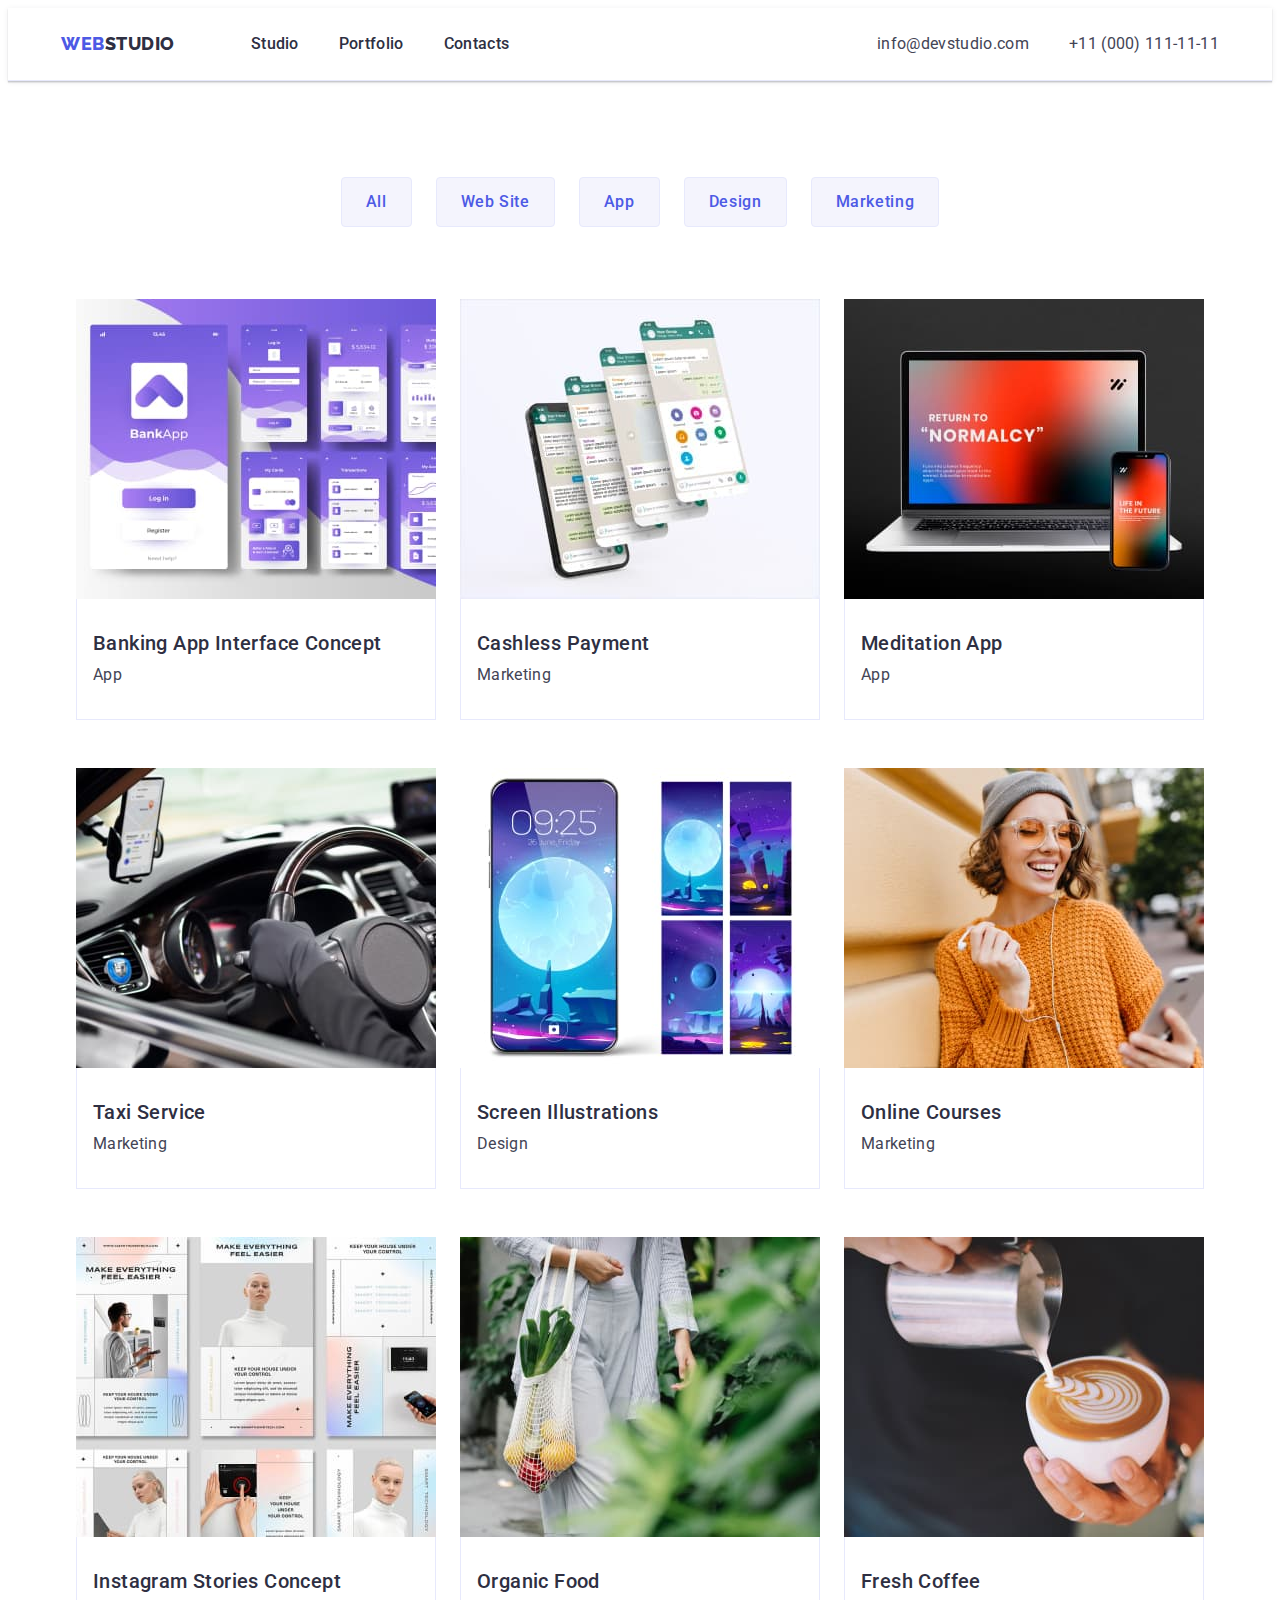
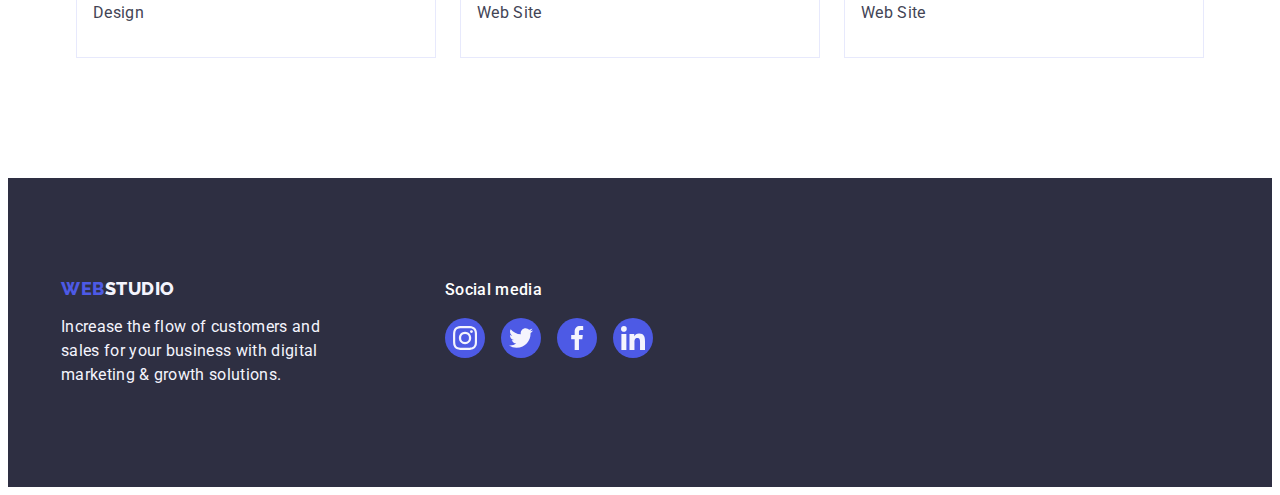
==== portfolio.html @ 14346f47 "Initial commit" ====
<!DOCTYPE html>
<html lang="en">
  <head>
    <meta charset="UTF-8" />
    <meta http-equiv="X-UA-Compatible" content="IE=edge" />
    <meta name="viewport" content="width=device-width, initial-scale=1.0" />
    <title>Document</title>
    <link rel="preconnect" href="https://fonts.googleapis.com" />
    <link rel="preconnect" href="https://fonts.gstatic.com" crossorigin />
    <link
      href="https://fonts.googleapis.com/css2?family=Montserrat:wght@400;700&family=Raleway:wght@800&family=Roboto:wght@400;500;700;900&display=swap"
      rel="stylesheet"
    />
    <link
      rel="stylesheet"
      href="https://cdnjs.cloudflare.com/ajax/libs/modern-normalize/1.1.0/modern-normalize.min.css"
      integrity="sha512-wpPYUAdjBVSE4KJnH1VR1HeZfpl1ub8YT/NKx4PuQ5NmX2tKuGu6U/JRp5y+Y8XG2tV+wKQpNHVUX03MfMFn9Q=="
      crossorigin="anonymous"
      referrerpolicy="no-referrer"
    />
    <link rel="stylesheet" href="./css/styles.css" />
  </head>
  <body>
    <header class="header">
      <div class="conteiner main-nav">
        <a class="logo link" href="./index.html">
          Web<span class="logo-two">Studio</span>
        </a>
        <nav class="site-nav">
          <ul class="list">
            <li class="item">
              <a class="nav link" href="./index.html">Studio</a>
            </li>
            <li class="item">
              <a class="nav link" href="./portfolio.html">Portfolio</a>
            </li>
            <li class="item"><a class="nav link" href="">Contacts</a></li>
          </ul>
        </nav>
        <address class="address">
          <ul class="list">
            <li class="item">
              <a class="address link" href="mailto:info@devstudio.com"
                >info@devstudio.com</a
              >
            </li>
            <li class="item">
              <a class="address link" href="tel:+110001111111"
                >+11 (000) 111-11-11</a
              >
            </li>
          </ul>
        </address>
      </div>
    </header>
    <main>
      <section class="section projects">
        <div class="conteiner">
          <h1 class="visually-hidden">Projects</h1>
          <ul class="list list-button">
            <li class="item">
              <button class="button portfolio" type="button">All</button>
            </li>
            <li class="item">
              <button class="button portfolio" type="button">Web Site</button>
            </li>
            <li class="item">
              <button class="button portfolio" type="button">App</button>
            </li>
            <li class="item">
              <button class="button portfolio" type="button">Design</button>
            </li>
            <li class="item">
              <button class="button portfolio" type="button">Marketing</button>
            </li>
          </ul>
          <ul class="list list-card">
            <li class="item">
              <a class="link" href=" "
                ><img
                  class="img"
                  src="./images/work1.jpg"
                  width="360"
                  alt="banking app interface"
                />
                <div class="card">
                  <h2 class="list-title">Banking App Interface Concept</h2>
                  <p class="text">App</p>
                </div></a
              >
            </li>
            <li class="item">
              <a class="link" href=""
                ><img
                  class="img"
                  src="./images/work2.jpg"
                  width="360"
                  alt="QRcode scanning"
                />
                <div class="card">
                  <h2 class="list-title">Cashless Payment</h2>
                  <p class="text">Marketing</p>
                </div></a
              >
            </li>
            <li class="item">
              <a class="link" href=""
                ><img
                  class="img"
                  src="./images/work3.jpg"
                  width="360"
                  alt="Meditation App on laptop/tel display "
                />
                <div class="card">
                  <h2 class="list-title">Meditation App</h2>
                  <p class="text">App</p>
                </div></a
              >
            </li>
            <li class="item">
              <a class="link" href=""
                ><img
                  class="img"
                  src="./images/work4.jpg"
                  width="360"
                  alt="taxist drives a car"
                />
                <div class="card">
                  <h2 class="list-title">Taxi Service</h2>
                  <p class="text">Marketing</p>
                </div></a
              >
            </li>
            <li class="item">
              <a class="link" href="">
                <img
                  class="img"
                  src="./images/work5.jpg"
                  width="360"
                  alt=" four screen illustrations, illustration on tel"
                />
                <div class="card">
                  <h2 class="list-title">Screen Illustrations</h2>
                  <p class="text">Design</p>
                </div>
              </a>
            </li>
            <li class="item">
              <a class="link" href=""
                ><img
                  class="img"
                  src="./images/work6.jpg"
                  width="360"
                  alt="girl with a phone "
                />
                <div class="card">
                  <h2 class="list-title">Online Courses</h2>
                  <p class="text">Marketing</p>
                </div></a
              >
            </li>
            <li class="item">
              <a class="link" href=""
                ><img
                  class="img"
                  src="./images/work7.jpg"
                  width="360"
                  alt="cards stories"
                />
                <div class="card">
                  <h2 class="list-title">Instagram Stories Concept</h2>
                  <p class="text">Design</p>
                </div></a
              >
            </li>
            <li class="item">
              <a class="link" href=" "
                ><img
                  class="img"
                  src="./images/work8.jpg"
                  width="360"
                  alt="women with bag of groceries"
                />
                <div class="card">
                  <h2 class="list-title">Organic Food</h2>
                  <p class="text">Web Site</p>
                </div></a
              >
            </li>
            <li class="item">
              <a class="link" href=""
                ><img
                  class="img"
                  src="./images/work9.jpg"
                  width="360"
                  alt="man makes coffee"
                />
                <div class="card">
                  <h2 class="list-title">Fresh Coffee</h2>
                  <p class="text">Web Site</p>
                </div></a
              >
            </li>
          </ul>
        </div>
      </section>
    </main>
    <footer class="footer">
      <div class="conteiner footer-flex">
        <div>
          <a class="logo link" href="./index.html">
            Web<span class="logo-three">Studio</span>
          </a>
          <p class="footer-text">
            Increase the flow of customers and sales for your business with
            digital marketing & growth solutions.
          </p>
        </div>
        <div class="social-media">
          <p class="social-media-title">Social media</p>
          <ul class="soc-list list">
            <li class="soc-list-item">
              <a href="" class="link">
                <svg class="soc-list-icon" width="24px" height="24px">
                  <use href="./images/icons.svg#icon-instagram"></use></svg
              ></a>
            </li>
            <li class="soc-list-item">
              <a href="" class="link">
                <svg class="soc-list-icon" width="24px" height="24px">
                  <use href="./images/icons.svg#icon-twitter"></use></svg
              ></a>
            </li>
            <li class="soc-list-item">
              <a href="" class="link">
                <svg class="soc-list-icon" width="24px" height="24px">
                  <use href="./images/icons.svg#icon-facebook"></use></svg
              ></a>
            </li>
            <li class="soc-list-item">
              <a href="" class="link">
                <svg class="soc-list-icon" width="24px" height="24px">
                  <use href="./images/icons.svg#icon-linkedin"></use></svg
              ></a>
            </li>
          </ul>
        </div>
      </div>
    </footer>
  </body>
</html>
---- css/styles.css ----
/* Palitra */
/* цвет осн текста #434455 */
/* цвет заголовка #2E2F42  */
/* белый цвет #fff */
/* цвет фон #E7E9FC */
/* цвет фона футер #2E2F42 */
/* цвет фона вторичный #F4F4FD */
/* цвет фона #FFFFFF */
/* цвет ховер фокус #404BBF */
/* цвет текста footer #F4F4FD*/
/* цвет logo-one #4D5AE5 */
/* цвет logo-two #2E2F42 */
/* цвет logo-three #F4F4FD */


:root {
    --primary-text-color:#434455;
    --title-color:#2E2F42;
    --primary-bcg-color:#FFFFFF;
    --footer-bcg-color:#2E2F42;
}
.section{
    padding-top: 120px;
    padding-bottom: 120px;
}

.conteiner {
width: 1158px;

padding-left: 15px;
padding-right: 15px;
margin-left: auto;
margin-right: auto;
/* border: 1px solid red; */
}

p, h1, h2, h3, h4, h5, h6 {
    margin: 0;
}

ul {
    margin:0;
    padding-left: 0;
}

.img{
    display: block;
}

body {
    background-color: #FFFFFF ;
    color: var(--primary-text-color);

    font-family: Roboto, sans-serif;
    letter-spacing: 0.02em;
    font-size: 16px;
    line-height: 1.5;

}

/* Button */

.button{
    font-family: 'Roboto', sans-serif;
    font-weight: 500;
    font-size: 16px;
    line-height: 1.5;
    letter-spacing: 0.04em;
    cursor: pointer;
}

.link {
    text-decoration: none;
}

.list {
    list-style: none;
}

.visually-hidden {
    position: absolute;
    width: 1px;
    height: 1px;
    margin: -1px;
    border: 0;
    padding: 0;

    white-space: nowrap;
    clip-path: inset(100%);
    clip: rect(0 0 0 0);
    overflow: hidden;
}


/* title */

.section-title {
    margin-bottom: 72px;

    color: var(--title-color);

    font-weight: 700;
    font-size: 36px;
    line-height: 1.11;
    text-align: center;
    letter-spacing: 0.02em;
    }
    


/* logo */

.logo{
    color: #4D5AE5;

    font-family: Raleway, sans-serif;
    font-weight: 800;
    font-size: 18px;
    line-height: 1.17;
    letter-spacing: 0.03em;
    text-transform: uppercase;
    }

.logo-two {
    color: #2E2F42;
}
.logo-three {
    color: #F4F4FD;
}

/* Header */

.main-nav{
    display:flex;
    align-items:center;
}
.header{
    border-bottom: 1px solid #E7E9FC;
    box-shadow: 0px 2px 1px rgba(46, 47, 66, 0.08), 
    0px 1px 1px rgba(46, 47, 66, 0.16), 
    0px 1px 6px rgba(46, 47, 66, 0.08);
}
.main-nav .logo{
    margin-right: 76px;
}

.site-nav .list,
.address .list{
    display: flex;
}

.site-nav .item:not(:last-child),
.address .item:not(:last-child) {
    margin-right: 40px;
}
.nav.link {
    display: block;
    padding-top: 24px;
    padding-bottom: 24px;
    color: #2E2F42 ;

    font-weight: 500;
    font-size: 16px;
    line-height: 1.5;
      
}

.address {
    font-style: normal;
    margin-left: auto;
}

.address .link {
    color: #434455;
    padding-top: 24px;
    padding-bottom: 24px;

    font-weight: 400;
    font-size: 16px;
    line-height: 1.5;
}
    
.nav.link:hover,
.nav.link:focus,
.address.link:hover,
.address.link:focus {
    color: #404BBF;
}
.nav.link:active{
    color: #404BBF;
}


/* footer */

.footer-flex{
    display: flex;
    gap: 120px;
    justify-content: flex-start;
}
.footer {
    padding-top: 100px;
    padding-bottom: 100px;
    background-color: var(--footer-bcg-color);
}

.footer-text {
    width: 264px;
    color: #F4F4FD;
}



.footer .logo{
    display: inline-block;
    margin-bottom: 16px;
}

.social-media-title{
    font-weight: 500;
    color: #FFFFFF;
    margin-bottom: 16px;
}

.social-media .soc-list {
    display: flex;
    gap: 16px;
}

.social-media .soc-list-item .link:hover,
.social-media .soc-list-item .link:focus {
    background-color: #31D0AA;
}


/* Studio */

/* Hero */

.hero{
    padding: 188px 0;
    background-image:linear-gradient(rgba(46, 47, 66, 0.7), 
    rgba(46, 47, 66, 0.7) ), 
    url(../images/hero-bcg.jpg);
    background-repeat: no-repeat;
    background-position: center;
    background-size: cover;
    max-width: 1440px;
    margin-left: auto;
    margin-right: auto;
    text-align: center;
}



.hero-title{
    max-width: 496px;
    margin: 0 auto;
    margin-bottom: 48px;

    color: #FFFFFF;

    font-weight: 700;
    font-size: 56px;
    line-height: 1.07;
    text-align: center;
    letter-spacing: 0.02em
    }


.hero-btn{
    padding: 16px 32px;
    border: none;
    border-radius: 4px;

    background-color:#4D5AE5 ;
    color:#FFFFFF ;
}
.hero-btn:hover,
.hero-btn:focus{
    background-color: #404BBF;
}


/* advantages */

.advantages{
    padding-bottom: 0;
}

.advantages .list {
    display: flex;
    font-weight: wrap;
}

.advantages .item {
    width: 264px;
}
.advantages .item:not(:last-child){
    margin-right: 24px;
}


.advantages-list-title{
    margin-bottom: 8px;

    color: var(--title-color);
    font-weight: 500;
    font-size: 20px;
    line-height: 1.2;
    letter-spacing: 0.02em    
}

.icon-advantages{
    display: flex;
    align-items: center;
    justify-content: center;
    width: 264px;
    height: 112px;
    background: #F4F4FD;
    border-radius: 4px;
    margin-bottom: 8px;
}
/* work */



.work .list{
    display: flex;
}

.work .item:not(:last-child){
    margin-right: 24px;
}




/* team */

.team {
    background-color: #F4F4FD;
}

.team-list{
    display: flex;
}

.team-list .soc-list{
    display: flex;
    gap: 24px;
}

.soc-list-item{
    width: 40px;
    height: 40px;

    
}
.soc-list-item .link{
    display: flex;
    justify-content: center;
    align-items: center;

    width: 100%;
    height: 100%;
    border-radius: 50%;
    background-color: #4D5AE5;

}

.soc-list-icon{
    fill: #F4F4FD;
}

.team-list .soc-list-item .link:hover,
.team-list .soc-list-item .link:focus{
    background-color: #404BBF;
}



.person{
    width: 264px;
    background-color: #FFFFFF;
    box-shadow: 0px 1px 6px rgba(46, 47, 66, 0.08), 0px 1px 1px rgba(46, 47, 66, 0.16), 0px 2px 1px rgba(46, 47, 66, 0.08);
    border-radius: 0px 0px 4px 4px;
}
.person:not(:last-child){
    margin-right: 24px;
}
.person .text{
    margin-bottom: 8px;
}


.team .card{
    padding: 32px 16px;
    text-align: center;
}

.name{
    margin-bottom: 8px;

    color:var(--title-color);

    font-weight: 500;
    font-size: 20px;
    line-height: 1.2;
    letter-spacing: 0.02em
}

/* CUSTOMERS */

.customers-list{
    display: flex;
    gap: 24px;
}

.customers-list-item {
    width: 168px;
    height: 88px;
}

.customers-list-item .link {
    display: flex;
    justify-content: center;
    align-items: center;

    width: 100%;
    height: 100%;
    border: 1px solid #8E8F99;
    border-radius: 4px;

}

.customers-list-icon {
    fill:#8E8F99;
}
.customers-list-item .link:hover,
.customers-list-item .link:focus{
    border: 1px solid #404BBF;
        border-radius: 4px;
}



.customers-list-item .link:hover .customers-list-icon,
.customers-list-item .link:focus .customers-list-icon{
    fill: #404BBF;
}

/* Portfolio */



.projects{
    padding-top: 96px;

}
.projects .list-button,
.projects .list-card{
    display: flex;
    justify-content: center;
    }

.list-button{
    margin-bottom: 72px;
}

.button.portfolio {
    padding: 12px 24px;
    border: 1px solid #E7E9FC;
    border-radius: 4px;

    color: #4D5AE5;
    background-color: #F4F4FD;
    
}

.button.portfolio:hover,
.button.portfolio:focus {
    color: #fff;
    border: 1px solid #404BBF;
    background-color: #404BBF;
    box-shadow: 0px 3px 1px rgba(0, 0, 0, 0.1),
        0px 2px 1px rgba(0, 0, 0, 0.08),
        0px 2px 2px rgba(0, 0, 0, 0.12);
}

.list-button .item:not(:last-child){
    margin-right: 24px;
}

.list-card{
    flex-wrap: wrap;
}

.list-card .item{
    margin-right: 24px;
    margin-bottom: 48px;
}
.list-card .item:nth-child(3n){
    margin-right: 0px;
}
.list-card .item:nth-last-child(-n+3){
    margin-bottom: 0;
}


.list-card .card {    
    border-left: 1px solid #E7E9FC;
    border-bottom: 1px solid #E7E9FC;
    border-right: 1px solid #E7E9FC;
    padding-top:32px;
    padding-bottom: 32px;
    padding-left: 16px;
    padding-right: 16px;
}


.list-title{
    margin-bottom: 8px;
    color: var(--title-color);
    font-weight: 500;
    font-size: 20px;
    line-height: 1.2;
    letter-spacing: 0.02em;
}

.link .text{
    color: #434455;
}

.list-card .item:hover ,
.list-card .item:focus{
    box-shadow: 0px 1px 6px rgba(46, 47, 66, 0.08), 
    0px 1px 1px rgba(46, 47, 66, 0.16), 
    0px 2px 1px rgba(46, 47, 66, 0.08);
}
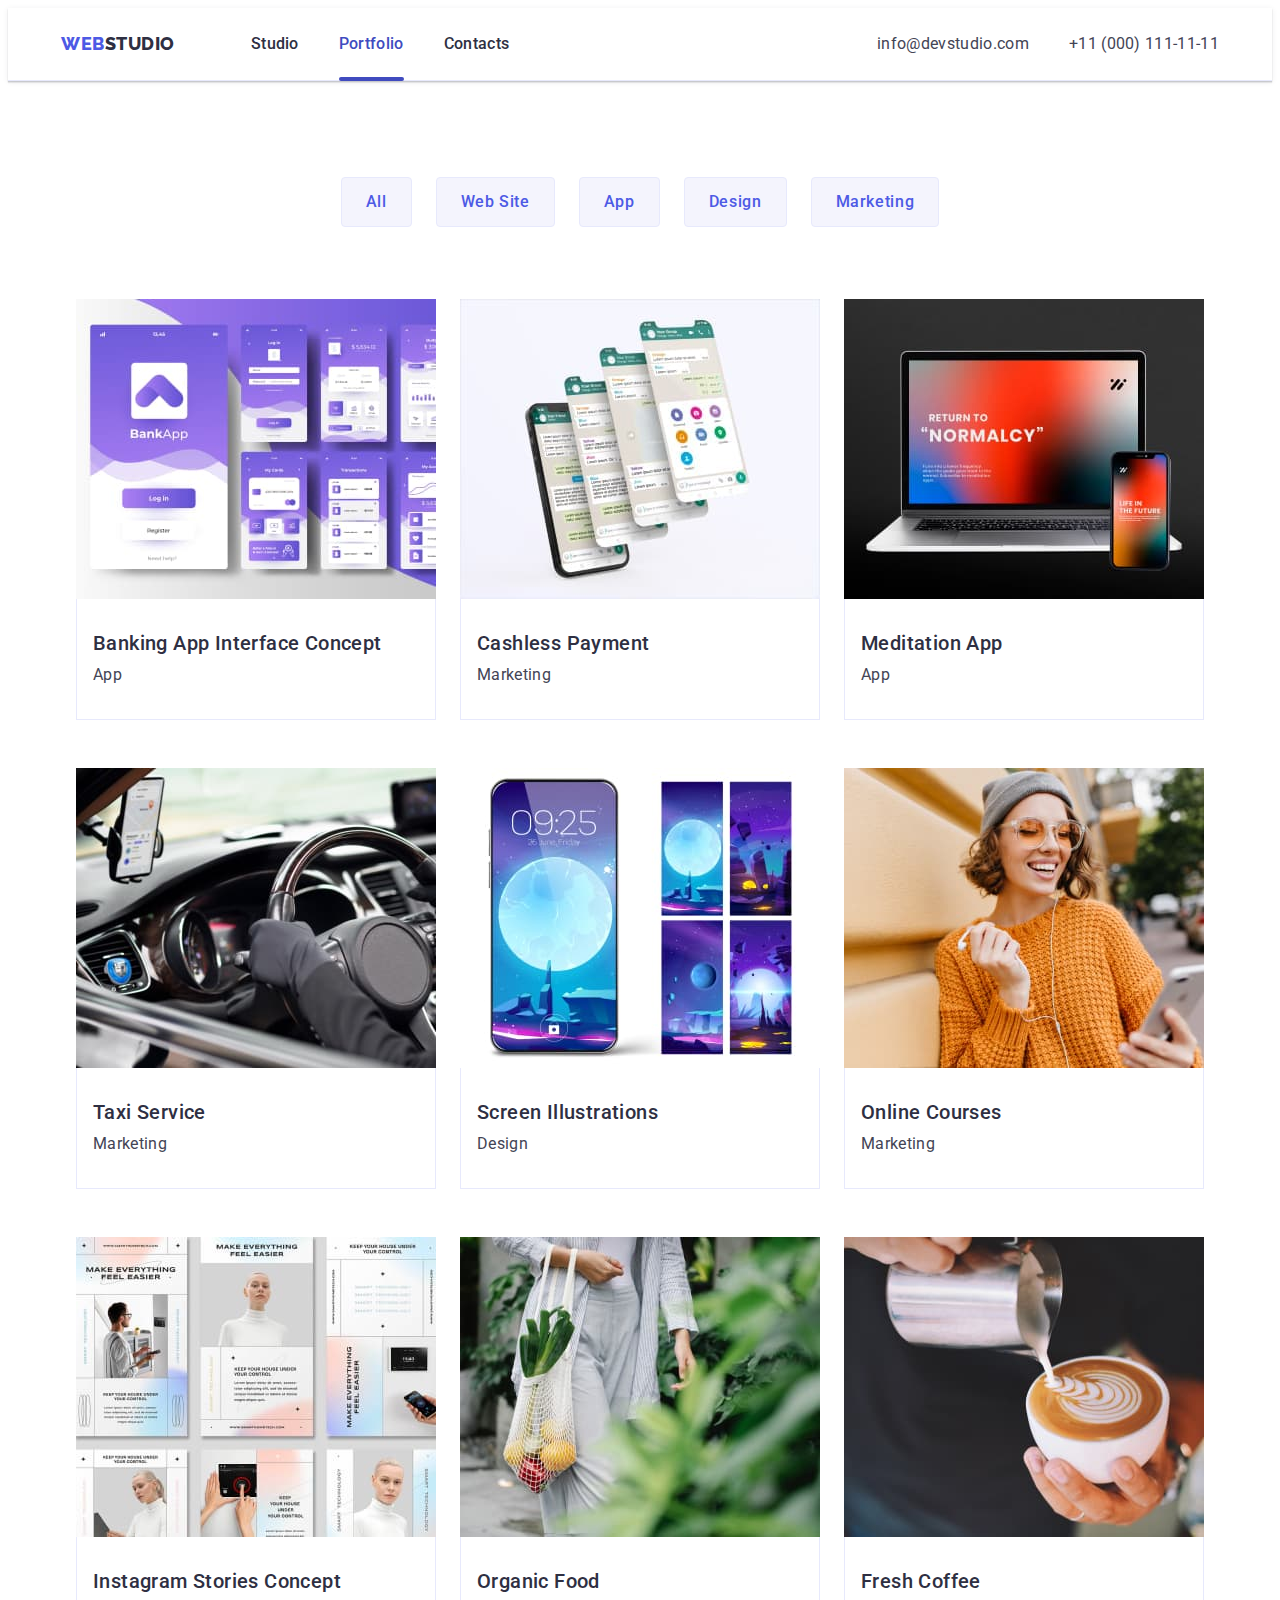
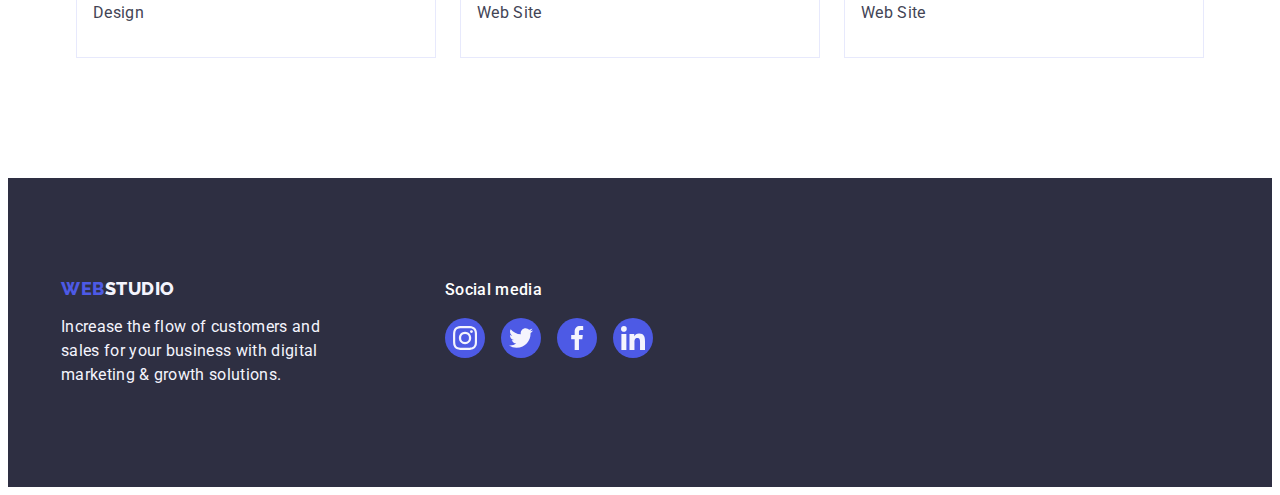
==== commit 6c165602: "2" ====
--- a/portfolio.html
+++ b/portfolio.html
@@ -32,7 +32,7 @@
               <a class="nav link" href="./index.html">Studio</a>
             </li>
             <li class="item">
-              <a class="nav link" href="./portfolio.html">Portfolio</a>
+              <a class="nav link current" href="./portfolio.html">Portfolio</a>
             </li>
             <li class="item"><a class="nav link" href="">Contacts</a></li>
           </ul>
@@ -76,20 +76,30 @@
           </ul>
           <ul class="list list-card">
             <li class="item">
-              <a class="link" href=" "
-                ><img
-                  class="img"
-                  src="./images/work1.jpg"
-                  width="360"
-                  alt="banking app interface"
-                />
-                <div class="card">
-                  <h2 class="list-title">Banking App Interface Concept</h2>
-                  <p class="text">App</p>
-                </div></a
-              >
-            </li>
-            <li class="item">
+              <div class="card-cover-wrap">
+                <a class="link" href=" "
+                  ><img
+                    class="img"
+                    src="./images/work1.jpg"
+                    width="360"
+                    alt="banking app interface"
+                  />
+                  <div class="card-cover-text">
+                    <p>
+                      14 Stylish and User-Friendly App Design Concepts · Task
+                      Manager App · Calorie Tracker App · Exotic Fruit Ecommerce
+                      App · Cloud Storage App
+                    </p>
+                  </div>
+              </div>
+                  <div class="card">
+                    <h2 class="list-title">Banking App Interface Concept</h2>
+                    <p class="text">App</p>
+                  </div>
+                </a>
+            </li>
+            <li class="item">
+              <div class="card-cover-wrap">
               <a class="link" href=""
                 ><img
                   class="img"
@@ -97,6 +107,14 @@
                   width="360"
                   alt="QRcode scanning"
                 />
+                <div class="card-cover-text">
+                    <p>
+                      14 Stylish and User-Friendly App Design Concepts · Task
+                      Manager App · Calorie Tracker App · Exotic Fruit Ecommerce
+                      App · Cloud Storage App
+                    </p>
+                  </div>
+              </div>
                 <div class="card">
                   <h2 class="list-title">Cashless Payment</h2>
                   <p class="text">Marketing</p>
@@ -104,6 +122,7 @@
               >
             </li>
             <li class="item">
+              <div class="card-cover-wrap">
               <a class="link" href=""
                 ><img
                   class="img"
@@ -111,6 +130,14 @@
                   width="360"
                   alt="Meditation App on laptop/tel display "
                 />
+                <div class="card-cover-text">
+                    <p>
+                      14 Stylish and User-Friendly App Design Concepts · Task
+                      Manager App · Calorie Tracker App · Exotic Fruit Ecommerce
+                      App · Cloud Storage App
+                    </p>
+                  </div>
+              </div>
                 <div class="card">
                   <h2 class="list-title">Meditation App</h2>
                   <p class="text">App</p>
@@ -118,6 +145,7 @@
               >
             </li>
             <li class="item">
+              <div class="card-cover-wrap">
               <a class="link" href=""
                 ><img
                   class="img"
@@ -125,6 +153,14 @@
                   width="360"
                   alt="taxist drives a car"
                 />
+                <div class="card-cover-text">
+                    <p>
+                      14 Stylish and User-Friendly App Design Concepts · Task
+                      Manager App · Calorie Tracker App · Exotic Fruit Ecommerce
+                      App · Cloud Storage App
+                    </p>
+                  </div>
+              </div>
                 <div class="card">
                   <h2 class="list-title">Taxi Service</h2>
                   <p class="text">Marketing</p>
@@ -132,6 +168,7 @@
               >
             </li>
             <li class="item">
+              <div class="card-cover-wrap">
               <a class="link" href="">
                 <img
                   class="img"
@@ -139,6 +176,14 @@
                   width="360"
                   alt=" four screen illustrations, illustration on tel"
                 />
+                <div class="card-cover-text">
+                    <p>
+                      14 Stylish and User-Friendly App Design Concepts · Task
+                      Manager App · Calorie Tracker App · Exotic Fruit Ecommerce
+                      App · Cloud Storage App
+                    </p>
+                  </div>
+              </div>
                 <div class="card">
                   <h2 class="list-title">Screen Illustrations</h2>
                   <p class="text">Design</p>
@@ -146,6 +191,7 @@
               </a>
             </li>
             <li class="item">
+              <div class="card-cover-wrap">
               <a class="link" href=""
                 ><img
                   class="img"
@@ -153,6 +199,14 @@
                   width="360"
                   alt="girl with a phone "
                 />
+                <div class="card-cover-text">
+                    <p>
+                      14 Stylish and User-Friendly App Design Concepts · Task
+                      Manager App · Calorie Tracker App · Exotic Fruit Ecommerce
+                      App · Cloud Storage App
+                    </p>
+                  </div>
+              </div>
                 <div class="card">
                   <h2 class="list-title">Online Courses</h2>
                   <p class="text">Marketing</p>
@@ -160,6 +214,7 @@
               >
             </li>
             <li class="item">
+              <div class="card-cover-wrap">
               <a class="link" href=""
                 ><img
                   class="img"
@@ -167,6 +222,14 @@
                   width="360"
                   alt="cards stories"
                 />
+                <div class="card-cover-text">
+                    <p>
+                      14 Stylish and User-Friendly App Design Concepts · Task
+                      Manager App · Calorie Tracker App · Exotic Fruit Ecommerce
+                      App · Cloud Storage App
+                    </p>
+                  </div>
+              </div>
                 <div class="card">
                   <h2 class="list-title">Instagram Stories Concept</h2>
                   <p class="text">Design</p>
@@ -174,6 +237,7 @@
               >
             </li>
             <li class="item">
+              <div class="card-cover-wrap">
               <a class="link" href=" "
                 ><img
                   class="img"
@@ -181,6 +245,14 @@
                   width="360"
                   alt="women with bag of groceries"
                 />
+                <div class="card-cover-text">
+                    <p>
+                      14 Stylish and User-Friendly App Design Concepts · Task
+                      Manager App · Calorie Tracker App · Exotic Fruit Ecommerce
+                      App · Cloud Storage App
+                    </p>
+                  </div>
+              </div>
                 <div class="card">
                   <h2 class="list-title">Organic Food</h2>
                   <p class="text">Web Site</p>
@@ -188,6 +260,7 @@
               >
             </li>
             <li class="item">
+              <div class="card-cover-wrap">
               <a class="link" href=""
                 ><img
                   class="img"
@@ -195,6 +268,14 @@
                   width="360"
                   alt="man makes coffee"
                 />
+                <div class="card-cover-text">
+                    <p>
+                      14 Stylish and User-Friendly App Design Concepts · Task
+                      Manager App · Calorie Tracker App · Exotic Fruit Ecommerce
+                      App · Cloud Storage App
+                    </p>
+                  </div>
+              </div>
                 <div class="card">
                   <h2 class="list-title">Fresh Coffee</h2>
                   <p class="text">Web Site</p>
--- a/css/styles.css
+++ b/css/styles.css
@@ -18,6 +18,8 @@
     --title-color:#2E2F42;
     --primary-bcg-color:#FFFFFF;
     --footer-bcg-color:#2E2F42;
+
+    --transition: 250ms cubic-bezier(0.4, 0, 0.2, 1) ;
 }
 .section{
     padding-top: 120px;
@@ -50,6 +52,7 @@
 body {
     background-color: #FFFFFF ;
     color: var(--primary-text-color);
+
 
     font-family: Roboto, sans-serif;
     letter-spacing: 0.02em;
@@ -71,6 +74,7 @@
 
 .link {
     text-decoration: none;
+    
 }
 
 .list {
@@ -130,6 +134,25 @@
 
 /* Header */
 
+.current {
+    position: relative;
+}
+
+.current::after{
+position: absolute;
+bottom: -1px;
+left:0;
+content: '';
+width: 100%;
+height: 4px;
+background: #404BBF;
+border-radius: 2px;
+
+}
+.site-nav .link.current{
+    color:#404BBF;
+}
+
 .main-nav{
     display:flex;
     align-items:center;
@@ -153,7 +176,7 @@
 .address .item:not(:last-child) {
     margin-right: 40px;
 }
-.nav.link {
+.site-nav .link {     
     display: block;
     padding-top: 24px;
     padding-bottom: 24px;
@@ -162,6 +185,8 @@
     font-weight: 500;
     font-size: 16px;
     line-height: 1.5;
+
+    transition: color var(--transition);
       
 }
 
@@ -178,15 +203,17 @@
     font-weight: 400;
     font-size: 16px;
     line-height: 1.5;
+
+    transition: color var(--transition);
 }
     
-.nav.link:hover,
-.nav.link:focus,
-.address.link:hover,
-.address.link:focus {
+.site-nav .link:hover,
+.site-nav .link:focus,
+.address .link:hover,
+.address .link:focus {
     color: #404BBF;
 }
-.nav.link:active{
+.nav .link:active{
     color: #404BBF;
 }
 
@@ -225,6 +252,12 @@
 .social-media .soc-list {
     display: flex;
     gap: 16px;
+    
+}
+
+.social-media .link {
+    transition: background-color var(--transition);
+
 }
 
 .social-media .soc-list-item .link:hover,
@@ -275,6 +308,8 @@
 
     background-color:#4D5AE5 ;
     color:#FFFFFF ;
+
+    transition: background-color var(--transition);
 }
 .hero-btn:hover,
 .hero-btn:focus{
@@ -355,8 +390,8 @@
     width: 40px;
     height: 40px;
 
-    
-}
+    }
+
 .soc-list-item .link{
     display: flex;
     justify-content: center;
@@ -372,6 +407,9 @@
 .soc-list-icon{
     fill: #F4F4FD;
 }
+.team-list .soc-list-item .link{
+    transition: background-color var(--transition);
+}
 
 .team-list .soc-list-item .link:hover,
 .team-list .soc-list-item .link:focus{
@@ -379,11 +417,12 @@
 }
 
 
-
 .person{
     width: 264px;
     background-color: #FFFFFF;
-    box-shadow: 0px 1px 6px rgba(46, 47, 66, 0.08), 0px 1px 1px rgba(46, 47, 66, 0.16), 0px 2px 1px rgba(46, 47, 66, 0.08);
+    box-shadow: 0px 1px 6px rgba(46, 47, 66, 0.08), 
+    0px 1px 1px rgba(46, 47, 66, 0.16), 
+    0px 2px 1px rgba(46, 47, 66, 0.08);
     border-radius: 0px 0px 4px 4px;
 }
 .person:not(:last-child){
@@ -437,13 +476,19 @@
 .customers-list-icon {
     fill:#8E8F99;
 }
+
+.customers-list-item .link{
+    transition: border-color var(--transition);
+}
 .customers-list-item .link:hover,
 .customers-list-item .link:focus{
-    border: 1px solid #404BBF;
-        border-radius: 4px;
-}
-
-
+    border-color: #404BBF;
+    border-radius: 4px;
+}
+
+.customers-list-icon{
+    transition: fill var(--transition);
+}
 
 .customers-list-item .link:hover .customers-list-icon,
 .customers-list-item .link:focus .customers-list-icon{
@@ -475,13 +520,16 @@
 
     color: #4D5AE5;
     background-color: #F4F4FD;
-    
+
+    transition: color var(--transition) ,
+                border-color var(--transition),
+                background-color var(--transition);
 }
 
 .button.portfolio:hover,
 .button.portfolio:focus {
     color: #fff;
-    border: 1px solid #404BBF;
+    border-color: #404BBF;
     background-color: #404BBF;
     box-shadow: 0px 3px 1px rgba(0, 0, 0, 0.1),
         0px 2px 1px rgba(0, 0, 0, 0.08),
@@ -532,9 +580,102 @@
     color: #434455;
 }
 
+.card-cover-wrap {
+    position: relative;
+    overflow: hidden;
+}
+
+.card-cover-text {
+    position: absolute;
+    top: 0;
+    padding: 32px 40px;
+
+    color: #F4F4FD;
+    background-color: #4D5AE5;
+
+    height: 100%;
+    
+    transform: translateY(100%) ;
+    transition: transform var(--transition);
+
+    overflow: auto;
+
+   
+}
+.list-card .item:hover .card-cover-text,
+.list-card .item:focus .card-cover-text{
+    transform: translateY(0);
+}
+
+
 .list-card .item:hover ,
 .list-card .item:focus{
     box-shadow: 0px 1px 6px rgba(46, 47, 66, 0.08), 
     0px 1px 1px rgba(46, 47, 66, 0.16), 
     0px 2px 1px rgba(46, 47, 66, 0.08);
+    
+}
+
+
+
+/* MODAL */
+
+.backdrop {
+    position: fixed;
+    top: 0;
+    width: 100%;
+    height: 100%;
+    background-color: rgba(46, 47, 66, 0.4);
+
+    transition: opacity var(--transition), 
+    visibility var(--transition);
+}
+
+.modal {
+    position: absolute;
+    top: 50%;
+    left:50%;
+    transform: translate( -50%, -50%) rotateX(0) ;
+  
+    width: 408px;
+    min-height: 576px;
+    padding: 20px;
+    transition: transform var(--transition);
+
+    background: #FCFCFC;
+    box-shadow: 0px 1px 1px rgba(0, 0, 0, 0.14), 
+    0px 1px 3px rgba(0, 0, 0, 0.12), 
+    0px 2px 1px rgba(0, 0, 0, 0.2);
+    border-radius: 4px;
+
+}
+
+.close-icon {
+    fill:#2E2F42;
+}
+
+.close-button{
+    display: flex;
+    justify-content: center;
+    align-items: center;
+    margin-left: auto;
+
+    background: #E7E9FC;
+    width: 24px;
+    height: 24px;
+    border-radius: 50%;
+    border: 1px solid rgba(0, 0, 0, 0.1);
+
+}
+
+.is-hidden{
+    opacity: 0;
+    visibility: hidden;
+    pointer-events: none;
+
+}
+
+.backdrop.is-hidden .modal{
+    transform: translate(-50%, -50%) perspective(600px) rotateX(90deg);
+    
 }